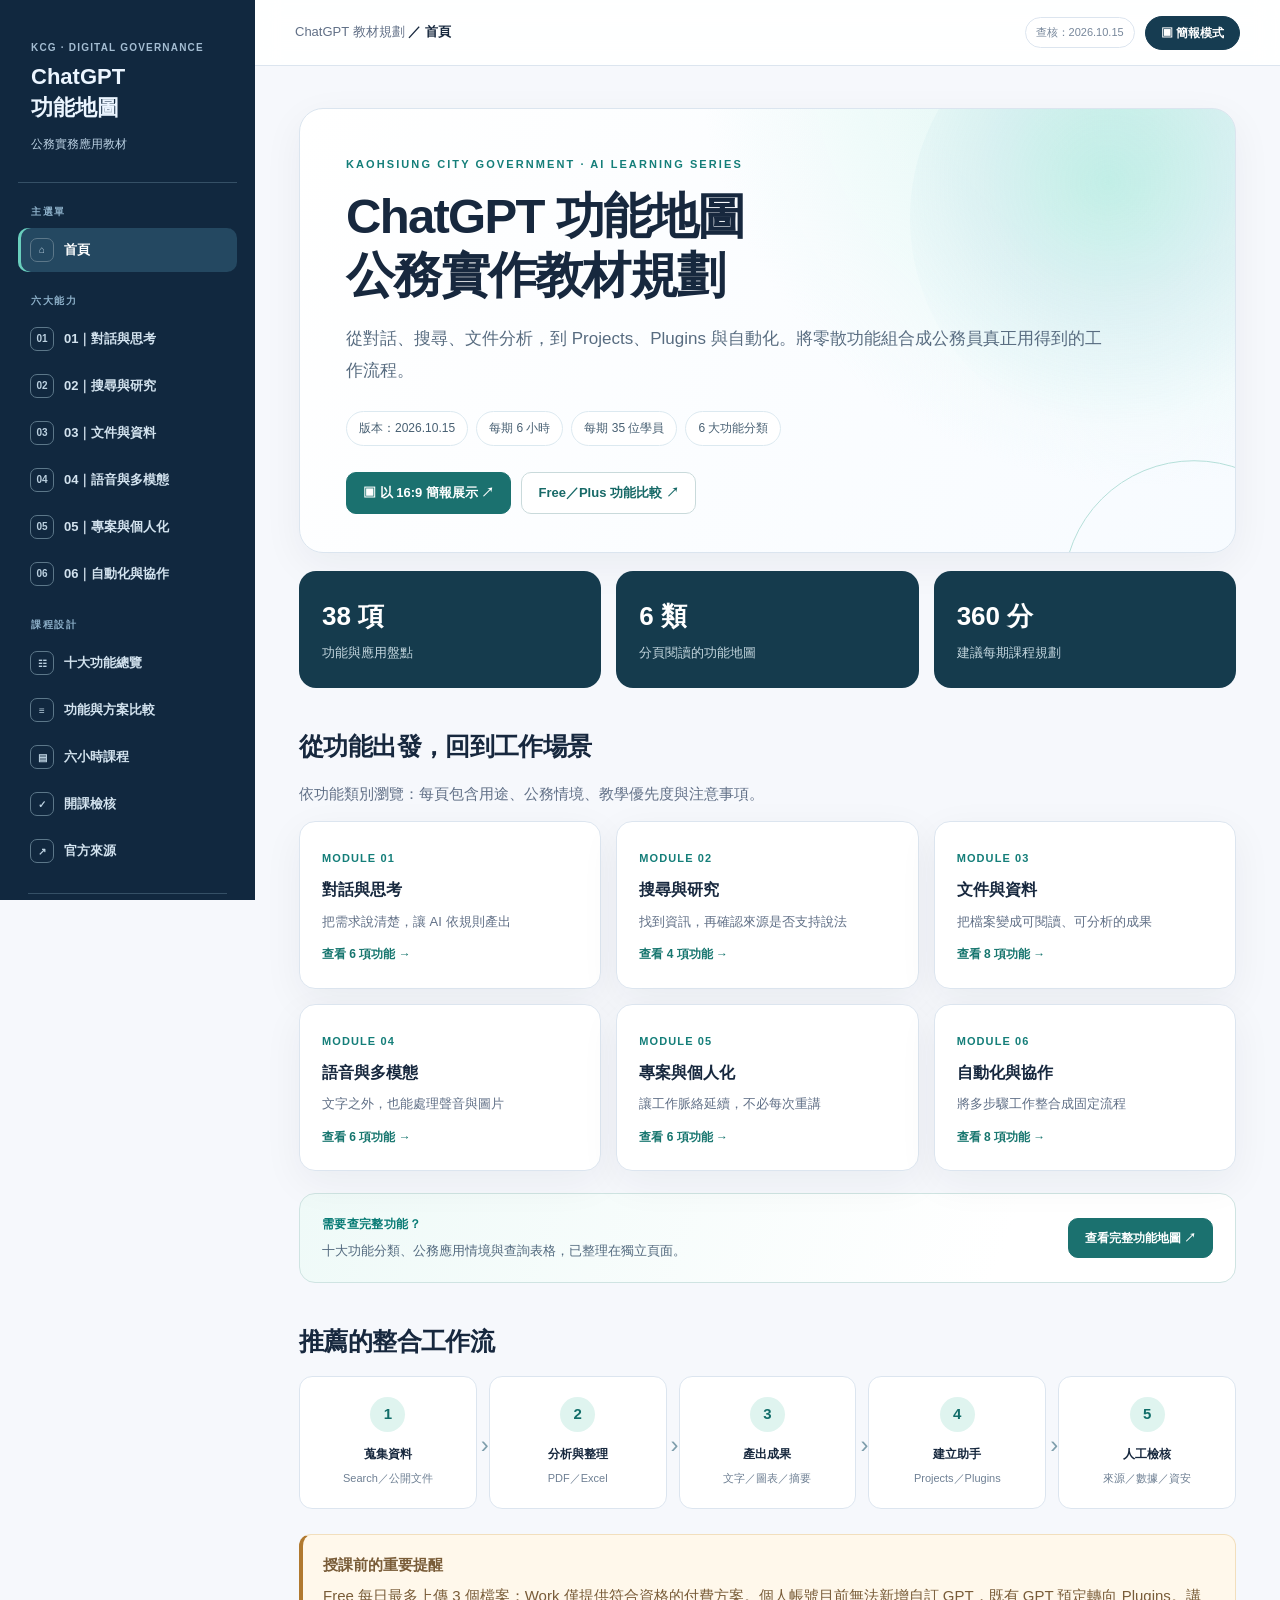
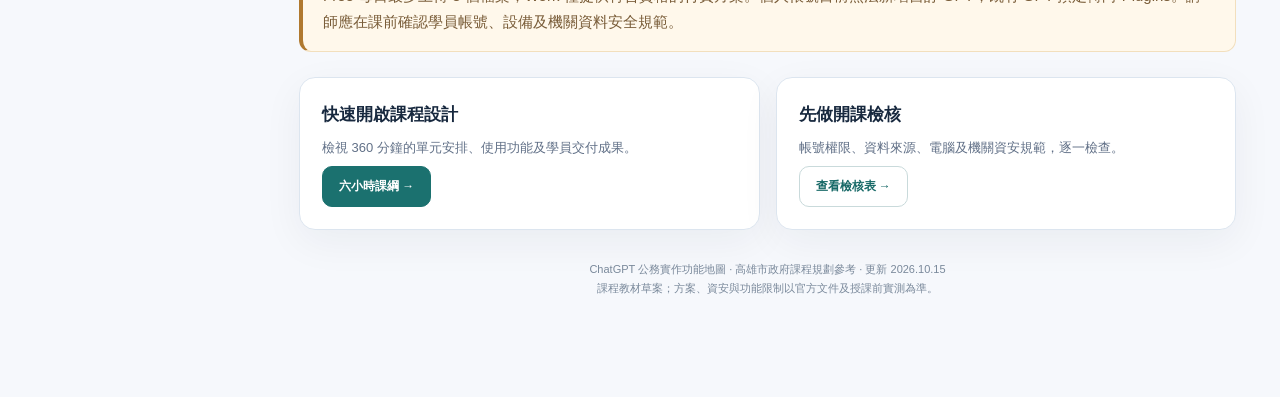
==== index.html @ 9b8bcaab "Add files via upload" ====
<!DOCTYPE html>

<html lang="zh-Hant"><head><meta charset="utf-8"/><meta content="width=device-width,initial-scale=1" name="viewport"/><meta content="ChatGPT 公務實作功能地圖：六大能力、功能盤點與六小時課程規劃" name="description"/><title>ChatGPT 公務實作功能地圖</title><link href="style.css" rel="stylesheet"/></head><body data-page="home" data-single="0"><div class="menu-overlay" id="menu-overlay"></div><div class="layout"><aside class="sidebar" id="sidebar"><div class="brand"><small>KCG · DIGITAL GOVERNANCE</small><strong>ChatGPT<br/>功能地圖</strong><span>公務實務應用教材</span></div><div class="nav-label">主選單</div><a class="nav-link" data-page="home" href="index.html"><span class="n">⌂</span>首頁</a><div class="nav-label">六大能力</div><a class="nav-link" data-page="foundation" href="pages/foundation.html"><span class="n">01</span>01｜對話與思考</a><a class="nav-link" data-page="research" href="pages/research.html"><span class="n">02</span>02｜搜尋與研究</a><a class="nav-link" data-page="files" href="pages/files.html"><span class="n">03</span>03｜文件與資料</a><a class="nav-link" data-page="multimodal" href="pages/multimodal.html"><span class="n">04</span>04｜語音與多模態</a><a class="nav-link" data-page="knowledge" href="pages/knowledge.html"><span class="n">05</span>05｜專案與個人化</a><a class="nav-link" data-page="automation" href="pages/automation.html"><span class="n">06</span>06｜自動化與協作</a><div class="nav-label">課程設計</div><a class="nav-link" data-page="capabilities" href="pages/capabilities.html"><span class="n">☷</span>十大功能總覽</a><a class="nav-link" data-page="compare" href="pages/compare.html"><span class="n">≡</span>功能與方案比較</a><a class="nav-link" data-page="course" href="pages/course.html"><span class="n">▤</span>六小時課程</a><a class="nav-link" data-page="checklist" href="pages/checklist.html"><span class="n">✓</span>開課檢核</a><a class="nav-link" data-page="sources" href="pages/sources.html"><span class="n">↗</span>官方來源</a><div class="nav-foot">基準：2026.10.15 · 官方資訊已查核
情境：高雄智慧城市專案／KPMO</div></aside><div class="main"><header class="top"><div style="display:flex;align-items:center;gap:13px"><button aria-label="開啟導覽選單" class="hamburger" id="menu">☰</button><span class="crumb">ChatGPT 教材規劃 <b>／ <span id="crumb">首頁</span></b></span></div><div class="top-actions"><span class="date">查核：2026.10.15</span><a class="presentation-link" href="slides.html" title="開啟 16:9 網頁簡報">▣  簡報模式</a></div></header><main class="content"><article data-pane="home" id="home-view"><div class="hero hero-home"><div class="eyebrow">KAOHSIUNG CITY GOVERNMENT · AI LEARNING SERIES</div><h1>ChatGPT 功能地圖<br/>公務實作教材規劃</h1><p class="lede">從對話、搜尋、文件分析，到 Projects、Plugins 與自動化。將零散功能組合成公務員真正用得到的工作流程。</p><div class="pillline"><span class="pill">版本：2026.10.15</span><span class="pill">每期 6 小時</span><span class="pill">每期 35 位學員</span><span class="pill">6 大功能分類</span></div><div class="hero-actions"><a class="btn" href="slides.html">▣ 以 16:9 簡報展示 ↗</a><a class="btn outline" href="pages/compare.html#plan-compare">Free／Plus 功能比較 ↗</a></div></div>
<div class="grid-3" style="margin-top:18px"><div class="statbox"><strong>38 項</strong><small>功能與應用盤點</small></div><div class="statbox"><strong>6 類</strong><small>分頁閱讀的功能地圖</small></div><div class="statbox"><strong>360 分</strong><small>建議每期課程規劃</small></div></div>
<h2>從功能出發，回到工作場景</h2><p class="subtle">依功能類別瀏覽：每頁包含用途、公務情境、教學優先度與注意事項。</p><div class="grid-3"><div class="card feature-card"><span class="feature-no">MODULE 01</span><h3>對話與思考</h3><p>把需求說清楚，讓 AI 依規則產出</p><a class="go" href="pages/foundation.html">查看 6 項功能 →</a></div><div class="card feature-card"><span class="feature-no">MODULE 02</span><h3>搜尋與研究</h3><p>找到資訊，再確認來源是否支持說法</p><a class="go" href="pages/research.html">查看 4 項功能 →</a></div><div class="card feature-card"><span class="feature-no">MODULE 03</span><h3>文件與資料</h3><p>把檔案變成可閱讀、可分析的成果</p><a class="go" href="pages/files.html">查看 8 項功能 →</a></div><div class="card feature-card"><span class="feature-no">MODULE 04</span><h3>語音與多模態</h3><p>文字之外，也能處理聲音與圖片</p><a class="go" href="pages/multimodal.html">查看 6 項功能 →</a></div><div class="card feature-card"><span class="feature-no">MODULE 05</span><h3>專案與個人化</h3><p>讓工作脈絡延續，不必每次重講</p><a class="go" href="pages/knowledge.html">查看 6 項功能 →</a></div><div class="card feature-card"><span class="feature-no">MODULE 06</span><h3>自動化與協作</h3><p>將多步驟工作整合成固定流程</p><a class="go" href="pages/automation.html">查看 8 項功能 →</a></div></div>
<div aria-label="完整功能地圖入口" class="feature-index-link"><div class="feature-index-link__copy"><span class="feature-index-link__eyebrow">需要查完整功能？</span><p>十大功能分類、公務應用情境與查詢表格，已整理在獨立頁面。</p></div><a aria-label="開啟十大功能總覽與查詢表" class="btn" href="pages/capabilities.html#capability-table">查看完整功能地圖 ↗</a></div><h2>推薦的整合工作流</h2><div class="steps"><div class="step"><div class="round">1</div><b>蒐集資料</b><small>Search／公開文件</small></div><div class="step"><div class="round">2</div><b>分析與整理</b><small>PDF／Excel</small></div><div class="step"><div class="round">3</div><b>產出成果</b><small>文字／圖表／摘要</small></div><div class="step"><div class="round">4</div><b>建立助手</b><small>Projects／Plugins</small></div><div class="step"><div class="round">5</div><b>人工檢核</b><small>來源／數據／資安</small></div></div>
<div class="hint warning"><strong>授課前的重要提醒</strong>Free 每日最多上傳 3 個檔案；Work 僅提供符合資格的付費方案。個人帳號目前無法新增自訂 GPT，既有 GPT 預定轉向 Plugins。講師應在課前確認學員帳號、設備及機關資料安全規範。</div>
<div class="grid-2"><div class="card"><h3>快速開啟課程設計</h3><p>檢視 360 分鐘的單元安排、使用功能及學員交付成果。</p><a class="btn" href="pages/course.html">六小時課綱 →</a></div><div class="card"><h3>先做開課檢核</h3><p>帳號權限、資料來源、電腦及機關資安規範，逐一檢查。</p><a class="btn outline" href="pages/checklist.html">查看檢核表 →</a></div></div></article><div class="footer">ChatGPT 公務實作功能地圖 · 高雄市政府課程規劃參考 · 更新 2026.10.15<br/>課程教材草案；方案、資安與功能限制以官方文件及授課前實測為準。</div></main></div></div><script src="app.js"></script></body></html>
---- style.css ----
:root{--ink:#17283e;--muted:#617087;--line:#dce5ef;--bg:#f6f8fc;--white:#fff;--navy:#13283f;--teal:#147e79;--teal-light:#e5f6f2;--amber:#b0792f;--amber-light:#fff4e5;--blue:#3a62a0;--blue-light:#eaf1ff;--shadow:0 12px 40px rgba(19,40,63,.055)}
*{box-sizing:border-box}html{scroll-behavior:smooth}body{margin:0;background:var(--bg);color:var(--ink);font:15px/1.72 -apple-system,BlinkMacSystemFont,'Noto Sans TC','Microsoft JhengHei','PingFang TC',sans-serif}a{color:#0d716e;text-decoration:none}a:hover{text-decoration:underline}
.layout{display:grid;grid-template-columns:255px minmax(0,1fr);min-height:100vh}.sidebar{background:#11283f;color:#ebf5ff;padding:29px 18px;position:sticky;top:0;height:100vh;overflow-y:auto;z-index:20}.brand{padding:10px 13px 26px;border-bottom:1px solid #355066;margin-bottom:20px}.brand small{display:block;color:#a4bdd2;letter-spacing:.12em;font-size:10px;font-weight:700}.brand strong{font-size:22px;display:block;line-height:1.4;margin:6px 0}.brand span{font-size:12px;color:#bad0e2}.nav-label{color:#8db0c9;font-size:10px;margin:20px 13px 8px;text-transform:uppercase;letter-spacing:.15em;font-weight:800}.nav-link{display:flex;gap:10px;align-items:center;padding:10px 12px;border-radius:10px;color:#d2e2ee;font-size:13px;font-weight:600;margin:3px 0}.nav-link:hover,.nav-link.active{background:#244861;color:white;text-decoration:none}.nav-link.active{box-shadow:inset 3px 0 var(--mint,#69cfbd)}.nav-link .n{width:24px;height:24px;border:1px solid #5c7789;color:#bcd1e0;border-radius:7px;display:inline-flex;align-items:center;justify-content:center;font-size:10px;flex-shrink:0}.nav-foot{border-top:1px solid #355066;margin:20px 10px;padding-top:20px;color:#9fbbd1;font-size:11px}
.main{min-width:0}.top{height:66px;border-bottom:1px solid var(--line);background:rgba(255,255,255,.9);display:flex;align-items:center;justify-content:space-between;padding:0 40px;position:sticky;top:0;z-index:10;backdrop-filter:blur(12px)}.top .crumb{font-size:13px;color:var(--muted)}.top .crumb b{color:var(--ink)}.top .date{font-size:11px;color:#77879b;border:1px solid var(--line);padding:5px 10px;border-radius:100px;background:white}.content{max-width:1140px;margin:auto;padding:42px 44px 90px}.eyebrow{font-size:11px;text-transform:uppercase;letter-spacing:.19em;color:var(--teal);font-weight:800}h1{font-size:clamp(32px,4vw,49px);line-height:1.21;letter-spacing:-.035em;margin:13px 0 18px}h2{font-size:25px;line-height:1.35;margin:42px 0 17px;letter-spacing:-.025em}h3{font-size:17px;margin:0 0 7px}p{margin:10px 0 15px}.lede{font-size:17px;color:#586c80;max-width:760px;line-height:1.85}.hero{padding:40px;border:1px solid #dbe5ef;border-radius:24px;background:radial-gradient(circle at 90% -15%,#daf6f0 0,transparent 45%),linear-gradient(115deg,#fff,#f7fbff);box-shadow:var(--shadow)}.hero-home{padding:46px 46px 38px;position:relative;overflow:hidden}.hero-home:after{content:'';width:260px;height:260px;border:1px solid #b5dfd9;position:absolute;right:-90px;bottom:-165px;border-radius:50%;pointer-events:none}.pillline{display:flex;gap:8px;flex-wrap:wrap;margin-top:25px}.pill{background:white;border:1px solid #dce9f0;border-radius:100px;padding:6px 12px;font-size:12px;color:#486073}.grid-3{display:grid;grid-template-columns:repeat(3,minmax(0,1fr));gap:15px}.grid-2{display:grid;grid-template-columns:repeat(2,minmax(0,1fr));gap:16px}.card{background:#fff;border:1px solid var(--line);border-radius:16px;padding:22px;box-shadow:var(--shadow);min-width:0}.card p{color:var(--muted);font-size:13px;margin:7px 0}.card a{text-decoration:none}.card a:hover{text-decoration:underline}.feature-card .feature-no{color:var(--teal);font-weight:800;font-size:11px;letter-spacing:.1em}.feature-card h3{font-size:16px;margin:6px 0}.feature-card .go{font-size:12px;font-weight:800;color:#17766f}.metric{display:flex;justify-content:space-between;align-items:baseline;gap:10px}.metric strong{font-size:31px;color:var(--navy)}.metric span{font-size:12px;color:var(--muted)}.section-head{display:flex;justify-content:space-between;align-items:center;gap:20px;margin-bottom:16px}.subtle{color:var(--muted)}.table-scroll{overflow-x:auto;border:1px solid var(--line);border-radius:15px;background:#fff}.tbl{border-collapse:collapse;width:100%;font-size:12.5px;line-height:1.58;min-width:780px}.tbl th{text-align:left;color:#3e556c;background:#eef3f9;font-size:11px;letter-spacing:.025em;padding:15px 13px;font-weight:800}.tbl td{vertical-align:top;border-top:1px solid #e8eef4;padding:14px 13px}.tbl td:first-child{font-weight:700;color:#19354e}.tbl tbody tr:hover{background:#f9fbfe}.tag{display:inline-block;font-size:11px;font-weight:750;white-space:nowrap;padding:3px 9px;border-radius:100px;color:#176b55;background:#e4f6ef}.tag.optional{color:#446ca1;background:#e8f0fd}.tag.demo{color:#7a6d5d;background:#f0eee9}.tag.conditional{color:#986825;background:#fff0d6}.hint{background:#edf8f6;border:1px solid #cae9e1;border-left:4px solid var(--teal);padding:17px 20px;border-radius:12px;margin:25px 0;color:#2b5b5a}.hint.warning{background:#fff8eb;border-color:#f2dfbd;border-left-color:var(--amber);color:#795c38}.hint strong{display:block;margin-bottom:5px}.steps{display:grid;grid-template-columns:repeat(5,minmax(0,1fr));align-items:stretch;gap:12px}.step{position:relative;background:white;border:1px solid var(--line);border-radius:13px;padding:20px 12px;text-align:center;min-width:0}.step .round{width:35px;height:35px;display:grid;place-items:center;background:#dff4ef;border-radius:100%;font-weight:800;color:#116d69;margin:0 auto 12px}.step b{display:block;font-size:12px}.step small{display:block;color:#6f8094;margin-top:5px;font-size:11px}.step:not(:last-child):after{content:'›';font-size:24px;color:#7e9eac;position:absolute;right:-13px;top:43%;z-index:2;background:var(--bg);height:28px;line-height:23px}.barline{display:flex;height:10px;gap:4px;margin:8px 0 5px}.barline span{flex:1;background:#e6ebf0;border-radius:5px}.barline span.on{background:#229a85}.priority-list{display:grid;grid-template-columns:repeat(2,minmax(0,1fr));gap:12px}.priority-item{background:white;border:1px solid var(--line);border-radius:12px;padding:15px}.priority-item .name{display:flex;justify-content:space-between;font-size:13px;font-weight:700}.priority-item small{font-size:11px;color:var(--muted)}.statbox{background:#153b4d;color:#fff;padding:23px;border-radius:17px}.statbox strong{font-size:26px;display:block}.statbox small{color:#c3d6de}.check-list{display:grid;gap:10px}.check{display:flex;align-items:flex-start;gap:13px;background:#fff;border:1px solid var(--line);border-radius:11px;padding:13px 15px;cursor:pointer}.check input{accent-color:#188c7a;width:17px;height:17px;margin-top:4px;flex-shrink:0}.check.checked{background:#eff9f6;color:#6a8781}.check.checked span{text-decoration:line-through}.progress{background:#e4edf0;height:9px;border-radius:20px;overflow:hidden;margin:12px 0 15px}.progress>div{height:100%;width:0;background:#20a78e;transition:width .25s}.btn{display:inline-flex;align-items:center;gap:7px;padding:9px 16px;background:#1b716f;border:1px solid #1b716f;color:#fff;border-radius:10px;cursor:pointer;font:inherit;font-size:12px;font-weight:750;text-decoration:none}.btn:hover{background:#115351;text-decoration:none}.btn.outline{background:white;color:#176967;border-color:#c9dadb}.source-list{display:grid;gap:10px}.source-row{display:flex;gap:16px;align-items:start;background:white;border:1px solid var(--line);border-radius:12px;padding:15px 18px}.source-id{font-size:11px;background:#eaf3f6;color:#2c6474;padding:6px 8px;border-radius:7px;font-weight:900}.source-row strong{display:block}.source-row p{font-size:12px;margin:2px 0;color:var(--muted)}.footer{text-align:center;color:#7a899b;font-size:11px;padding:30px 0 10px}.hamburger{display:none;border:0;background:#eaf3f8;padding:8px 10px;border-radius:8px;color:#24435b;cursor:pointer;font-size:18px}.smallnote{font-size:11px;color:#6d7e90}.topic-icon{display:inline-flex;background:#e6f6f2;width:45px;height:45px;border-radius:13px;align-items:center;justify-content:center;font-size:23px;margin-bottom:12px}.breadcrumbs-back{font-size:12px;display:inline-block;margin:0 0 16px}.timeline{display:grid;gap:12px}.timeline-item{display:grid;grid-template-columns:100px 1fr;gap:18px;background:white;border:1px solid var(--line);border-radius:14px;padding:17px}.timeline-item .duration{color:#0f7f74;font-weight:800;font-size:24px}.timeline-item small{display:block;font-size:10px;color:var(--muted)}.timeline-item h3{margin:0;font-size:15px}.timeline-item p{font-size:12px;color:var(--muted);margin:5px 0 0}.menu-overlay{display:none}code{font-family:ui-monospace,Consolas,monospace;background:#eef3f8;padding:2px 4px;border-radius:4px}ol,ul{padding-left:22px}li{margin:6px 0}hr{border:0;border-top:1px solid var(--line);margin:30px 0}
@media(max-width:1050px){.grid-3{grid-template-columns:repeat(2,minmax(0,1fr))}.content{padding:30px 27px 70px}.top{padding:0 26px}.sidebar{width:220px}.layout{grid-template-columns:220px minmax(0,1fr)}}
@media(max-width:740px){.layout{display:block}.sidebar{position:fixed;transform:translateX(-100%);width:260px;transition:.2s;height:100dvh}.sidebar.open{transform:translateX(0)}.menu-overlay.open{display:block;position:fixed;inset:0;background:#061c2a8c;z-index:19}.hamburger{display:inline-flex}.top{height:57px;padding:0 16px}.top .date{display:none}.content{padding:18px 16px 65px}.hero,.hero-home{padding:28px 22px}.grid-3,.grid-2,.priority-list{grid-template-columns:1fr}.steps{grid-template-columns:1fr}.step:not(:last-child):after{content:'↓';left:48%;top:auto;bottom:-23px;right:auto;background:none}.step{margin-bottom:7px}.timeline-item{grid-template-columns:65px 1fr;gap:10px}.timeline-item .duration{font-size:18px}.tbl{min-width:710px}h1{font-size:32px}h2{font-size:23px}}
@media print{.sidebar,.top,.hamburger,.menu-overlay,.btn{display:none!important}.layout{display:block}.content{max-width:none;padding:15mm}.card,.hero{box-shadow:none;break-inside:avoid}.tbl{font-size:10px}.table-scroll{overflow:visible}body{background:white}}

/* 2026.10.15 enhancement — original visual system preserved */
.top-actions{display:flex;align-items:center;gap:10px}.presentation-link{display:inline-flex;align-items:center;justify-content:center;white-space:nowrap;background:#163c51;color:#fff!important;border:1px solid #163c51;padding:7px 15px;border-radius:999px;font-size:12px;font-weight:800;line-height:1.5}.presentation-link:hover{background:#0d716e;text-decoration:none}
.hero-actions{display:flex;gap:10px;flex-wrap:wrap;margin-top:26px}.hero-actions .btn{font-size:13px}.new-section{margin-top:42px;scroll-margin-top:95px}.section-kicker{letter-spacing:.16em;font-size:10px;font-weight:850;color:#107e73}.section-title-row{display:flex;justify-content:space-between;align-items:flex-end;gap:20px}.section-title-row h2{margin:9px 0 7px}.section-title-row p{margin:0 0 15px}.text-link{font-size:12px;font-weight:800;white-space:nowrap;margin-bottom:15px}.taxonomy-grid{display:grid;grid-template-columns:repeat(5,minmax(0,1fr));gap:12px;margin-top:20px}.taxonomy-card{display:flex;flex-direction:column;align-items:flex-start;gap:12px;padding:18px 15px;min-height:150px;position:relative;border:1px solid #dce6ee;border-radius:15px;background:#fff;color:var(--ink);box-shadow:var(--shadow);transition:transform .2s ease,box-shadow .2s ease,border-color .2s ease}.taxonomy-card:hover{text-decoration:none;transform:translateY(-3px);border-color:#a6d9d2;box-shadow:0 16px 28px rgba(10,66,67,.1)}.taxonomy-icon{width:39px;height:39px;border-radius:11px;background:#e4f4f1;color:#0e736c;display:grid;place-items:center;font-size:20px;line-height:1}.taxonomy-body{display:flex;flex-direction:column}.taxonomy-body strong{font-size:14px}.taxonomy-body small{font-size:11px;color:var(--muted);line-height:1.5}.taxonomy-arrow{position:absolute;right:13px;top:12px;color:#a4b1bf;font-size:14px}.catalogue-footnote{margin-top:12px;font-size:11px;color:#738396}.jump-links{display:flex;gap:8px;flex-wrap:wrap;margin-bottom:18px}.jump-links a{font-size:12px;color:#247a76;border:1px solid #d1e8e3;border-radius:999px;background:#f1fbf8;padding:7px 12px;font-weight:750}.filter-toolbar{display:flex;align-items:center;gap:12px;background:#eef6f7;border-radius:13px;padding:12px 15px;margin:18px 0}.filter-toolbar label{font-size:12px;font-weight:800;white-space:nowrap}.filter-toolbar input{flex:1;min-width:0;padding:9px 12px;background:white;border:1px solid #cfdfe2;border-radius:8px;font:inherit;font-size:13px}.filter-toolbar input:focus{outline:2px solid #65c8b9;outline-offset:2px}.filter-toolbar span{color:#6a7c90;white-space:nowrap;font-size:12px}.empty-results{color:#896b32;background:#fff9e9;padding:12px 16px;border-radius:10px}.plan-spotlight{display:grid;grid-template-columns:repeat(2,minmax(0,1fr));gap:13px;margin:18px 0}.plan-mini{padding:21px 23px;border:1px solid #dbe5ee;border-radius:16px;background:#fff}.plan-mini-plus{background:linear-gradient(135deg,#123b4d,#155d61);color:#fff}.plan-mini .plan-headline{display:inline-block;margin-bottom:8px;color:#0b7468;font-size:12px;font-weight:850;letter-spacing:.07em}.plan-mini-plus .plan-headline{color:#a9efe1}.plan-mini strong{font-size:19px;display:block}.plan-mini p{font-size:12px;margin:8px 0 0;color:#738396}.plan-mini-plus p{color:#d3e6e9}.plan-table{min-width:890px}.plan-table td:nth-child(2),.plan-table td:nth-child(3){min-width:168px}.plan-table td:last-child{font-size:11.5px;color:#5d7084;min-width:240px}.plan-value{font-weight:750;color:#45637c}.plan-value.plus{color:#13726e}.plan-tier-row{display:grid;grid-template-columns:repeat(4,minmax(0,1fr));gap:12px;margin:15px 0}.plan-tier-row>div{padding:16px;border-radius:14px;background:#fff;border:1px solid var(--line)}.plan-tier-row b{display:block;font-size:15px}.plan-tier-row small{font-size:11px;color:var(--muted);line-height:1.6;display:block;margin-top:7px}.plan-secondary-title{margin:30px 0 9px}.taxonomy-table{min-width:770px}
@media (max-width:1280px){.taxonomy-grid{grid-template-columns:repeat(3,minmax(0,1fr))}}
@media (max-width:890px){.taxonomy-grid{grid-template-columns:repeat(2,minmax(0,1fr))}.plan-tier-row{grid-template-columns:repeat(2,minmax(0,1fr))}.top-actions .date{display:none}}
@media (max-width:550px){.taxonomy-grid{grid-template-columns:repeat(2,minmax(0,1fr));gap:8px}.taxonomy-card{padding:12px;min-height:130px}.taxonomy-body strong{font-size:12px}.section-title-row{align-items:flex-start;flex-direction:column;gap:0}.filter-toolbar{flex-wrap:wrap}.filter-toolbar input{flex-basis:100%;order:3}.plan-spotlight{grid-template-columns:1fr}.plan-tier-row{grid-template-columns:1fr 1fr}.presentation-link{font-size:11px;padding:7px 10px}.hero-actions{flex-direction:column;align-items:flex-start}}


/* 2026.10.15 — progressive motion enhancements: website */
.reading-progress{position:fixed;inset:0 0 auto 0;height:3px;z-index:60;pointer-events:none;background:transparent;overflow:hidden}
.reading-progress__bar{width:100%;height:100%;transform:scaleX(0);transform-origin:left center;background:linear-gradient(90deg,#0d7973,#39c7ad);will-change:transform;box-shadow:0 0 9px rgba(17,169,148,.25)}
.motion-enabled [data-scroll-reveal]{opacity:0;transform:translate3d(0,20px,0);transition:opacity 620ms cubic-bezier(.2,.7,.25,1),transform 620ms cubic-bezier(.2,.7,.25,1);transition-delay:var(--reveal-delay,0ms)}
.motion-enabled [data-scroll-reveal].is-revealed{opacity:1;transform:translate3d(0,0,0)}
.motion-enabled [data-scroll-reveal]:focus-within{opacity:1;transform:translate3d(0,0,0)}
.hero-home{isolation:isolate}
.hero-home:before{content:'';position:absolute;pointer-events:none;z-index:-1;top:-120px;right:-115px;width:440px;height:440px;border-radius:50%;background:radial-gradient(circle at 45% 42%,rgba(58,201,174,.2) 0%,rgba(95,178,202,.10) 36%,transparent 69%);transform:translate3d(0,var(--parallax-shift,0px),0);will-change:transform}
.hero-home:after{transform:translate3d(0,calc(var(--parallax-shift,0px) * .58),0)}
.compare-sticky-guide{position:sticky;top:66px;z-index:9;display:flex;justify-content:space-between;align-items:center;gap:10px;padding:10px 15px;margin:17px 0 10px;background:rgba(238,250,247,.97);border:1px solid #cce5de;box-shadow:0 5px 18px rgba(12,62,61,.07);border-radius:11px;backdrop-filter:blur(12px);color:#245f5f;font-size:12px;font-weight:750}
.compare-sticky-guide__title{font-weight:850;white-space:nowrap}
.compare-sticky-guide__labels{display:flex;justify-content:flex-end;gap:7px;flex-wrap:wrap}
.compare-sticky-guide__labels span{display:inline-block;padding:3px 10px;border:1px solid #c5e8dc;border-radius:999px;background:white;font-size:11px}
.compare-sticky-guide__labels span:last-child{background:#145b60;color:white;border-color:#145b60}
@media(max-width:740px){.compare-sticky-guide{top:57px;padding:9px 11px;font-size:11px}.hero-home:before{width:300px;height:300px;right:-95px;top:-50px}}
@media(max-width:420px){.compare-sticky-guide__labels{gap:4px}.compare-sticky-guide__labels span{padding:2px 7px}}
@media print{.reading-progress,.compare-sticky-guide{display:none!important}.motion-enabled [data-scroll-reveal]{opacity:1!important;transform:none!important;transition:none!important}.hero-home:before,.hero-home:after{transform:none!important}}
@media(prefers-reduced-motion:reduce){html{scroll-behavior:auto!important}.motion-enabled [data-scroll-reveal]{opacity:1!important;transform:none!important;transition:none!important}.hero-home:before,.hero-home:after{transform:none!important;will-change:auto!important}.reading-progress__bar{transition:none!important}}

/* Home: six modules first. Ten-category reference lives on a separate page. */
.feature-index-link{display:flex;align-items:center;justify-content:space-between;gap:20px;padding:20px 22px;margin:22px 0 36px;border:1px solid #cfe4e2;border-radius:16px;background:linear-gradient(110deg,#effaf8 0%,#fff 75%)}
.feature-index-link__copy{min-width:0}
.feature-index-link__eyebrow{display:block;color:#087b75;font-weight:800;font-size:12px;letter-spacing:.03em}
.feature-index-link p{margin:6px 0 0;font-size:13px;color:#52697e;line-height:1.6}
.feature-index-link .btn{flex:none;white-space:nowrap;text-decoration:none}
#capabilities-view .new-section{margin-top:20px}
#capabilities-view .taxonomy-table th,#capabilities-view .taxonomy-table td{vertical-align:middle}
@media(max-width:700px){.feature-index-link{flex-direction:column;align-items:flex-start;padding:17px;gap:12px}.feature-index-link .btn{width:100%;text-align:center}}
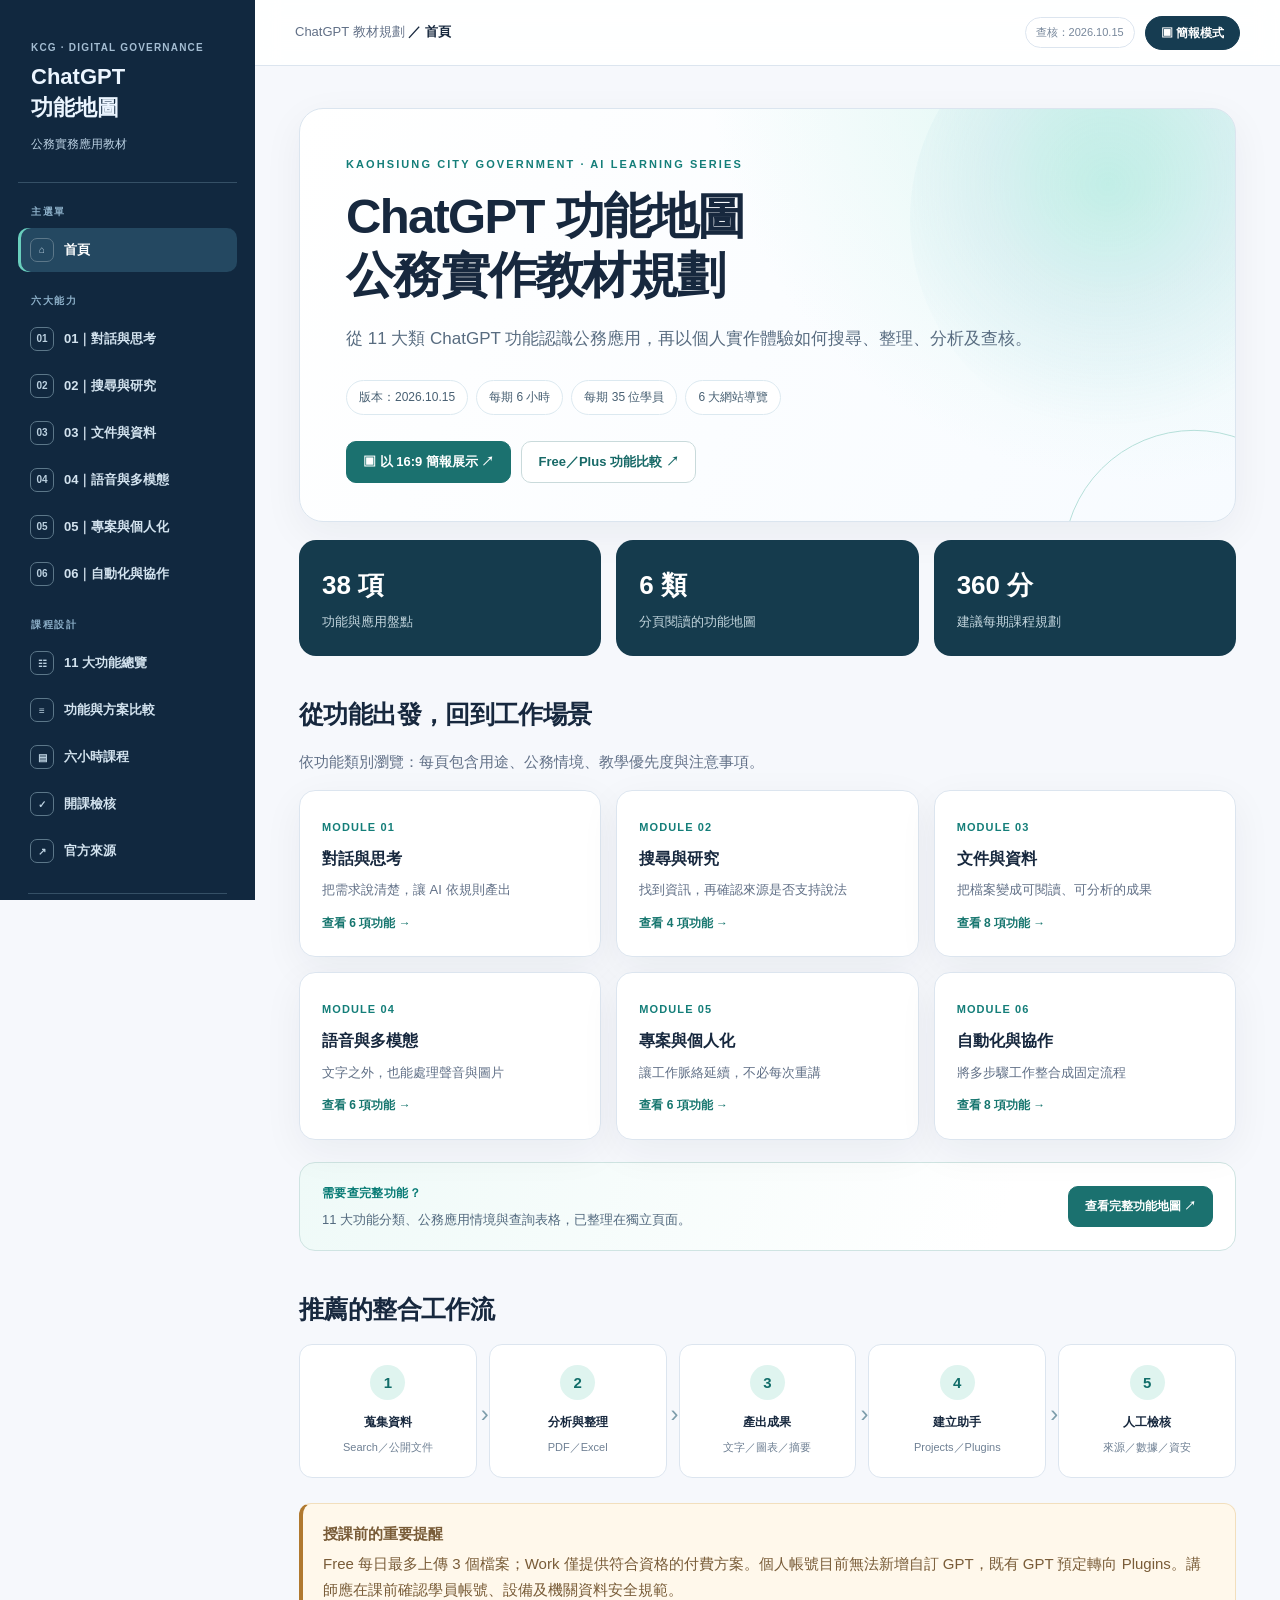
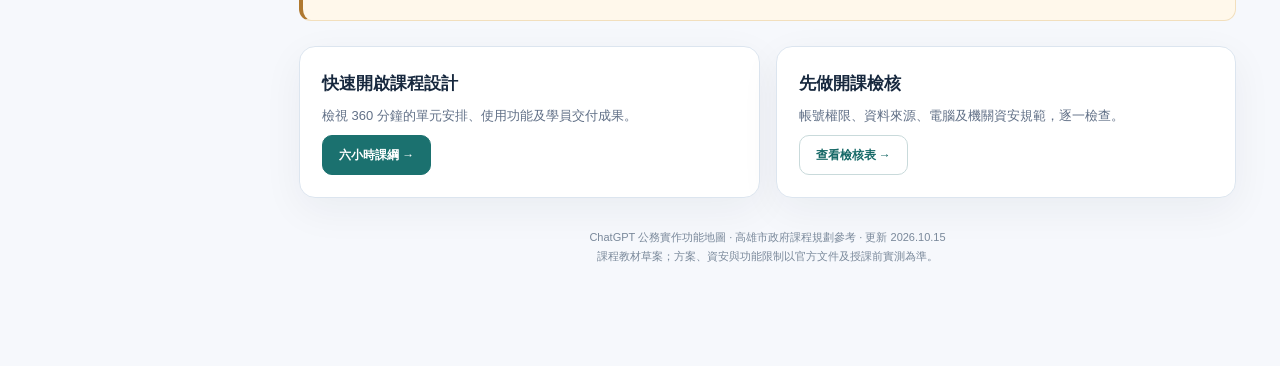
==== commit 43fb42d0: "Synchronize CH01 navigation and demo guidance with updated course" ====
--- a/index.html
+++ b/index.html
@@ -1,9 +1,9 @@
 <!DOCTYPE html>
 
-<html lang="zh-Hant"><head><meta charset="utf-8"/><meta content="width=device-width,initial-scale=1" name="viewport"/><meta content="ChatGPT 公務實作功能地圖：六大能力、功能盤點與六小時課程規劃" name="description"/><title>ChatGPT 公務實作功能地圖</title><link href="style.css" rel="stylesheet"/></head><body data-page="home" data-single="0"><div class="menu-overlay" id="menu-overlay"></div><div class="layout"><aside class="sidebar" id="sidebar"><div class="brand"><small>KCG · DIGITAL GOVERNANCE</small><strong>ChatGPT<br/>功能地圖</strong><span>公務實務應用教材</span></div><div class="nav-label">主選單</div><a class="nav-link" data-page="home" href="index.html"><span class="n">⌂</span>首頁</a><div class="nav-label">六大能力</div><a class="nav-link" data-page="foundation" href="pages/foundation.html"><span class="n">01</span>01｜對話與思考</a><a class="nav-link" data-page="research" href="pages/research.html"><span class="n">02</span>02｜搜尋與研究</a><a class="nav-link" data-page="files" href="pages/files.html"><span class="n">03</span>03｜文件與資料</a><a class="nav-link" data-page="multimodal" href="pages/multimodal.html"><span class="n">04</span>04｜語音與多模態</a><a class="nav-link" data-page="knowledge" href="pages/knowledge.html"><span class="n">05</span>05｜專案與個人化</a><a class="nav-link" data-page="automation" href="pages/automation.html"><span class="n">06</span>06｜自動化與協作</a><div class="nav-label">課程設計</div><a class="nav-link" data-page="capabilities" href="pages/capabilities.html"><span class="n">☷</span>十大功能總覽</a><a class="nav-link" data-page="compare" href="pages/compare.html"><span class="n">≡</span>功能與方案比較</a><a class="nav-link" data-page="course" href="pages/course.html"><span class="n">▤</span>六小時課程</a><a class="nav-link" data-page="checklist" href="pages/checklist.html"><span class="n">✓</span>開課檢核</a><a class="nav-link" data-page="sources" href="pages/sources.html"><span class="n">↗</span>官方來源</a><div class="nav-foot">基準：2026.10.15 · 官方資訊已查核
-情境：高雄智慧城市專案／KPMO</div></aside><div class="main"><header class="top"><div style="display:flex;align-items:center;gap:13px"><button aria-label="開啟導覽選單" class="hamburger" id="menu">☰</button><span class="crumb">ChatGPT 教材規劃 <b>／ <span id="crumb">首頁</span></b></span></div><div class="top-actions"><span class="date">查核：2026.10.15</span><a class="presentation-link" href="slides.html" title="開啟 16:9 網頁簡報">▣  簡報模式</a></div></header><main class="content"><article data-pane="home" id="home-view"><div class="hero hero-home"><div class="eyebrow">KAOHSIUNG CITY GOVERNMENT · AI LEARNING SERIES</div><h1>ChatGPT 功能地圖<br/>公務實作教材規劃</h1><p class="lede">從對話、搜尋、文件分析，到 Projects、Plugins 與自動化。將零散功能組合成公務員真正用得到的工作流程。</p><div class="pillline"><span class="pill">版本：2026.10.15</span><span class="pill">每期 6 小時</span><span class="pill">每期 35 位學員</span><span class="pill">6 大功能分類</span></div><div class="hero-actions"><a class="btn" href="slides.html">▣ 以 16:9 簡報展示 ↗</a><a class="btn outline" href="pages/compare.html#plan-compare">Free／Plus 功能比較 ↗</a></div></div>
+<html lang="zh-Hant"><head><meta charset="utf-8"/><meta content="width=device-width,initial-scale=1" name="viewport"/><meta content="ChatGPT 公務實作功能地圖：六大能力、功能盤點與六小時課程規劃" name="description"/><title>ChatGPT 公務實作功能地圖</title><link href="style.css" rel="stylesheet"/></head><body data-page="home" data-single="0"><div class="menu-overlay" id="menu-overlay"></div><div class="layout"><aside class="sidebar" id="sidebar"><div class="brand"><small>KCG · DIGITAL GOVERNANCE</small><strong>ChatGPT<br/>功能地圖</strong><span>公務實務應用教材</span></div><div class="nav-label">主選單</div><a class="nav-link" data-page="home" href="index.html"><span class="n">⌂</span>首頁</a><div class="nav-label">六大能力</div><a class="nav-link" data-page="foundation" href="pages/foundation.html"><span class="n">01</span>01｜對話與思考</a><a class="nav-link" data-page="research" href="pages/research.html"><span class="n">02</span>02｜搜尋與研究</a><a class="nav-link" data-page="files" href="pages/files.html"><span class="n">03</span>03｜文件與資料</a><a class="nav-link" data-page="multimodal" href="pages/multimodal.html"><span class="n">04</span>04｜語音與多模態</a><a class="nav-link" data-page="knowledge" href="pages/knowledge.html"><span class="n">05</span>05｜專案與個人化</a><a class="nav-link" data-page="automation" href="pages/automation.html"><span class="n">06</span>06｜自動化與協作</a><div class="nav-label">課程設計</div><a class="nav-link" data-page="capabilities" href="pages/capabilities.html"><span class="n">☷</span>11 大功能總覽</a><a class="nav-link" data-page="compare" href="pages/compare.html"><span class="n">≡</span>功能與方案比較</a><a class="nav-link" data-page="course" href="pages/course.html"><span class="n">▤</span>六小時課程</a><a class="nav-link" data-page="checklist" href="pages/checklist.html"><span class="n">✓</span>開課檢核</a><a class="nav-link" data-page="sources" href="pages/sources.html"><span class="n">↗</span>官方來源</a><div class="nav-foot">基準：2026.10.15 · 官方資訊已查核
+情境：高雄智慧城市專案／KPMO</div></aside><div class="main"><header class="top"><div style="display:flex;align-items:center;gap:13px"><button aria-label="開啟導覽選單" class="hamburger" id="menu">☰</button><span class="crumb">ChatGPT 教材規劃 <b>／ <span id="crumb">首頁</span></b></span></div><div class="top-actions"><span class="date">查核：2026.10.15</span><a class="presentation-link" href="slides.html" title="開啟 16:9 網頁簡報">▣  簡報模式</a></div></header><main class="content"><article data-pane="home" id="home-view"><div class="hero hero-home"><div class="eyebrow">KAOHSIUNG CITY GOVERNMENT · AI LEARNING SERIES</div><h1>ChatGPT 功能地圖<br/>公務實作教材規劃</h1><p class="lede">從 11 大類 ChatGPT 功能認識公務應用，再以個人實作體驗如何搜尋、整理、分析及查核。</p><div class="pillline"><span class="pill">版本：2026.10.15</span><span class="pill">每期 6 小時</span><span class="pill">每期 35 位學員</span><span class="pill">6 大網站導覽</span></div><div class="hero-actions"><a class="btn" href="slides.html">▣ 以 16:9 簡報展示 ↗</a><a class="btn outline" href="pages/compare.html#plan-compare">Free／Plus 功能比較 ↗</a></div></div>
 <div class="grid-3" style="margin-top:18px"><div class="statbox"><strong>38 項</strong><small>功能與應用盤點</small></div><div class="statbox"><strong>6 類</strong><small>分頁閱讀的功能地圖</small></div><div class="statbox"><strong>360 分</strong><small>建議每期課程規劃</small></div></div>
 <h2>從功能出發，回到工作場景</h2><p class="subtle">依功能類別瀏覽：每頁包含用途、公務情境、教學優先度與注意事項。</p><div class="grid-3"><div class="card feature-card"><span class="feature-no">MODULE 01</span><h3>對話與思考</h3><p>把需求說清楚，讓 AI 依規則產出</p><a class="go" href="pages/foundation.html">查看 6 項功能 →</a></div><div class="card feature-card"><span class="feature-no">MODULE 02</span><h3>搜尋與研究</h3><p>找到資訊，再確認來源是否支持說法</p><a class="go" href="pages/research.html">查看 4 項功能 →</a></div><div class="card feature-card"><span class="feature-no">MODULE 03</span><h3>文件與資料</h3><p>把檔案變成可閱讀、可分析的成果</p><a class="go" href="pages/files.html">查看 8 項功能 →</a></div><div class="card feature-card"><span class="feature-no">MODULE 04</span><h3>語音與多模態</h3><p>文字之外，也能處理聲音與圖片</p><a class="go" href="pages/multimodal.html">查看 6 項功能 →</a></div><div class="card feature-card"><span class="feature-no">MODULE 05</span><h3>專案與個人化</h3><p>讓工作脈絡延續，不必每次重講</p><a class="go" href="pages/knowledge.html">查看 6 項功能 →</a></div><div class="card feature-card"><span class="feature-no">MODULE 06</span><h3>自動化與協作</h3><p>將多步驟工作整合成固定流程</p><a class="go" href="pages/automation.html">查看 8 項功能 →</a></div></div>
-<div aria-label="完整功能地圖入口" class="feature-index-link"><div class="feature-index-link__copy"><span class="feature-index-link__eyebrow">需要查完整功能？</span><p>十大功能分類、公務應用情境與查詢表格，已整理在獨立頁面。</p></div><a aria-label="開啟十大功能總覽與查詢表" class="btn" href="pages/capabilities.html#capability-table">查看完整功能地圖 ↗</a></div><h2>推薦的整合工作流</h2><div class="steps"><div class="step"><div class="round">1</div><b>蒐集資料</b><small>Search／公開文件</small></div><div class="step"><div class="round">2</div><b>分析與整理</b><small>PDF／Excel</small></div><div class="step"><div class="round">3</div><b>產出成果</b><small>文字／圖表／摘要</small></div><div class="step"><div class="round">4</div><b>建立助手</b><small>Projects／Plugins</small></div><div class="step"><div class="round">5</div><b>人工檢核</b><small>來源／數據／資安</small></div></div>
+<div aria-label="完整功能地圖入口" class="feature-index-link"><div class="feature-index-link__copy"><span class="feature-index-link__eyebrow">需要查完整功能？</span><p>11 大功能分類、公務應用情境與查詢表格，已整理在獨立頁面。</p></div><a aria-label="開啟11 大功能總覽與查詢表" class="btn" href="pages/capabilities.html#capability-table">查看完整功能地圖 ↗</a></div><h2>推薦的整合工作流</h2><div class="steps"><div class="step"><div class="round">1</div><b>蒐集資料</b><small>Search／公開文件</small></div><div class="step"><div class="round">2</div><b>分析與整理</b><small>PDF／Excel</small></div><div class="step"><div class="round">3</div><b>產出成果</b><small>文字／圖表／摘要</small></div><div class="step"><div class="round">4</div><b>建立助手</b><small>Projects／Plugins</small></div><div class="step"><div class="round">5</div><b>人工檢核</b><small>來源／數據／資安</small></div></div>
 <div class="hint warning"><strong>授課前的重要提醒</strong>Free 每日最多上傳 3 個檔案；Work 僅提供符合資格的付費方案。個人帳號目前無法新增自訂 GPT，既有 GPT 預定轉向 Plugins。講師應在課前確認學員帳號、設備及機關資料安全規範。</div>
 <div class="grid-2"><div class="card"><h3>快速開啟課程設計</h3><p>檢視 360 分鐘的單元安排、使用功能及學員交付成果。</p><a class="btn" href="pages/course.html">六小時課綱 →</a></div><div class="card"><h3>先做開課檢核</h3><p>帳號權限、資料來源、電腦及機關資安規範，逐一檢查。</p><a class="btn outline" href="pages/checklist.html">查看檢核表 →</a></div></div></article><div class="footer">ChatGPT 公務實作功能地圖 · 高雄市政府課程規劃參考 · 更新 2026.10.15<br/>課程教材草案；方案、資安與功能限制以官方文件及授課前實測為準。</div></main></div></div><script src="app.js"></script></body></html>
